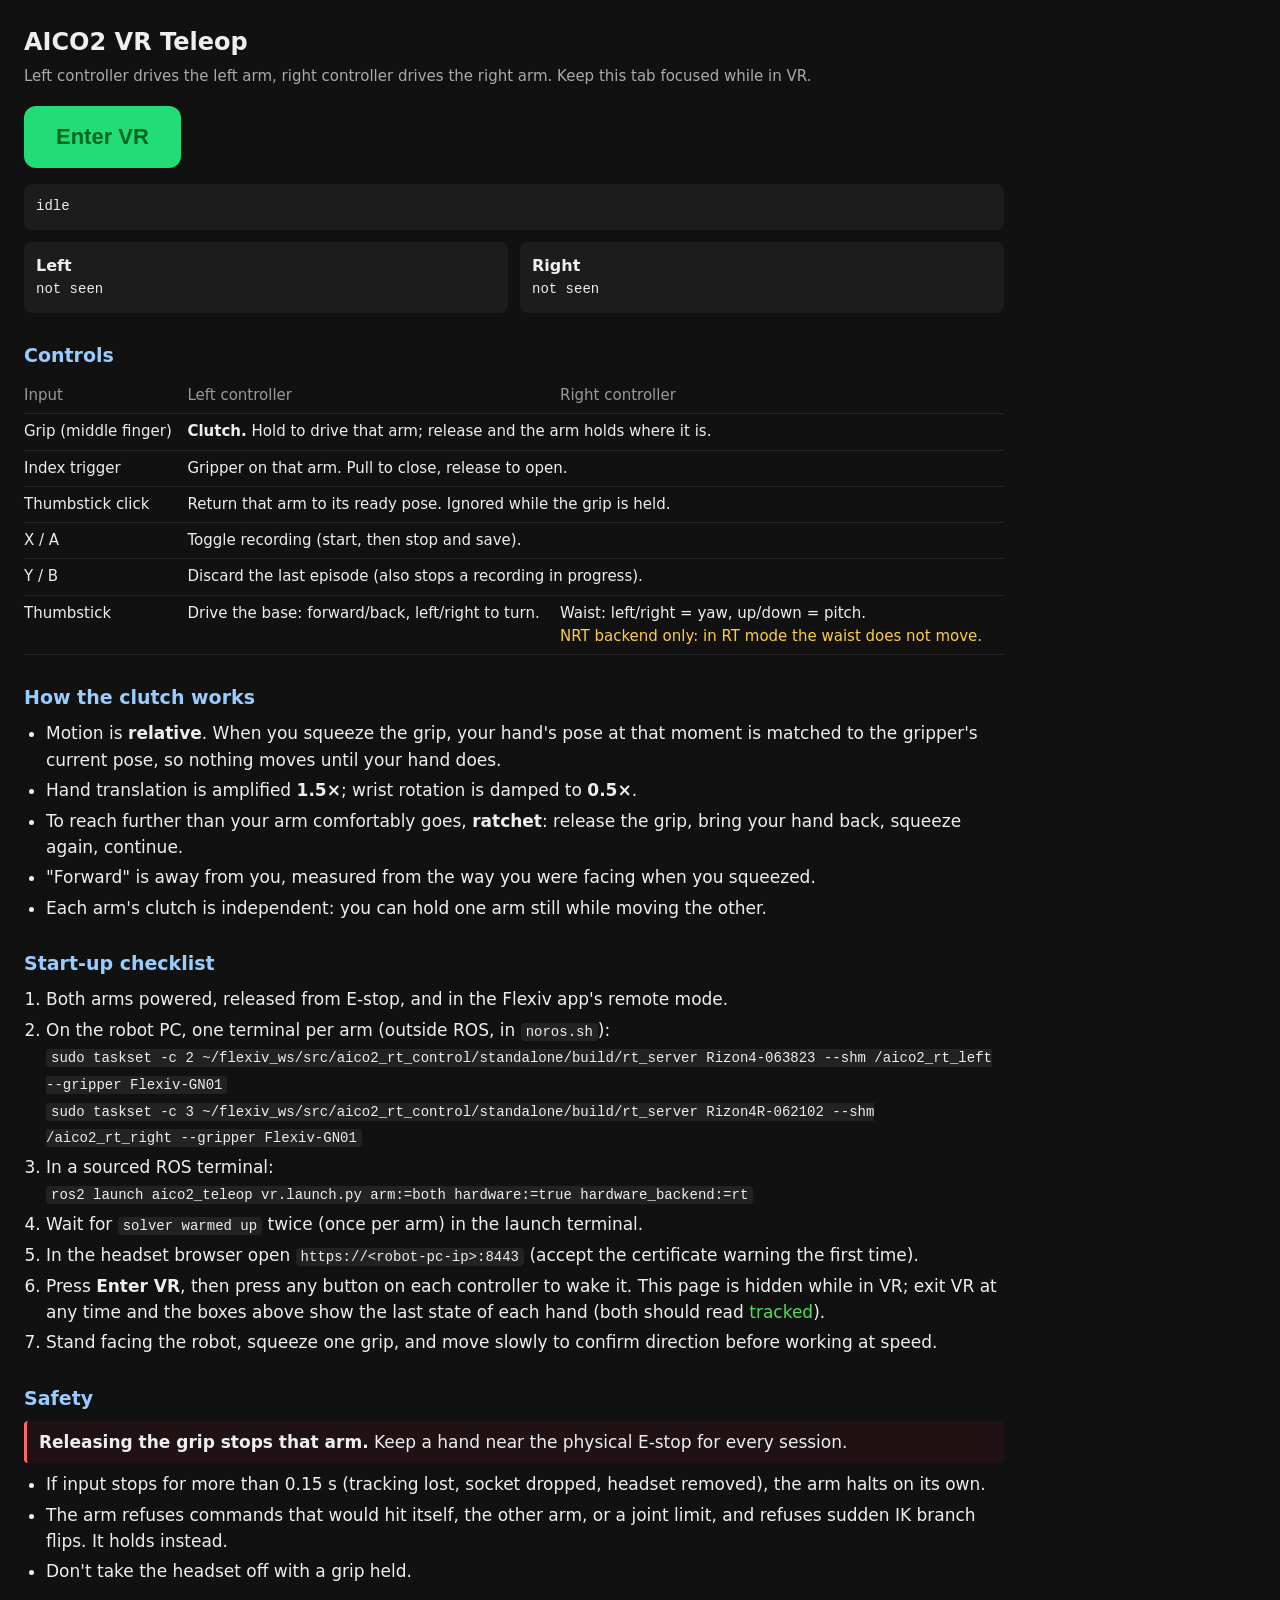
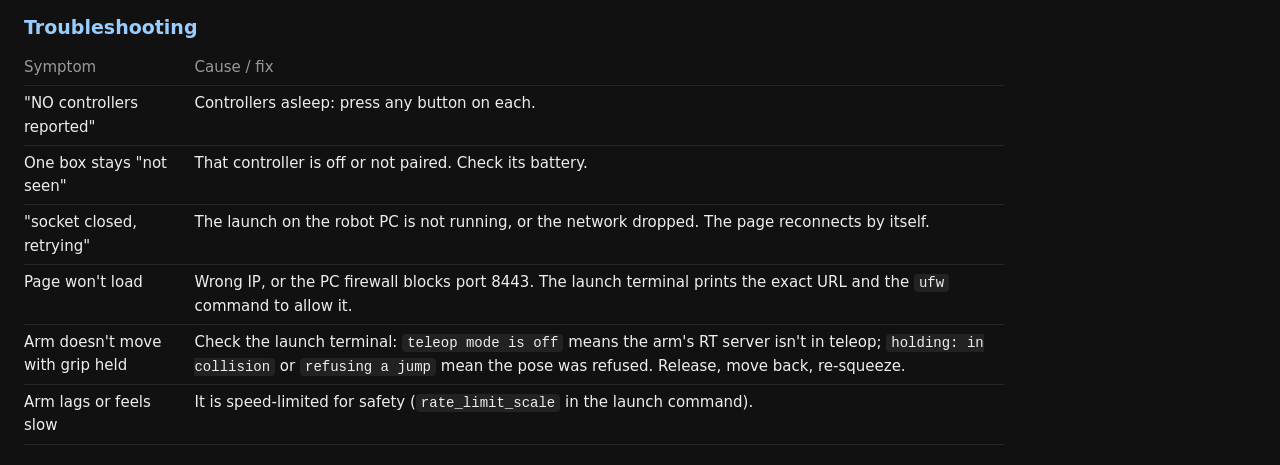
==== src/aico2_teleop/web/index.html @ c04536b9 "Add an AICO2 headset page with full operator instructions The bimanual bridge served the stock singl" ====
<!doctype html>
<meta charset="utf-8">
<meta name="viewport" content="width=device-width,initial-scale=1">
<title>AICO2 VR Teleop</title>
<style>
  :root { color-scheme: dark; }
  body { margin:0; font:17px/1.55 system-ui,sans-serif; background:#111; color:#eee;
         padding:24px; max-width:980px; }
  h1 { font-size:24px; margin:0 0 4px; }
  h2 { font-size:19px; margin:28px 0 8px; color:#9cf; }
  .sub { color:#aaa; font-size:15px; margin-bottom:18px; }
  button { font-size:22px; padding:18px 32px; border:0; border-radius:12px;
           background:#2d7; color:#062; font-weight:600; cursor:pointer; }
  button[disabled] { background:#444; color:#888; }
  #status { margin-top:16px; padding:12px; border-radius:8px; background:#1c1c1c;
            font-family:ui-monospace,monospace; font-size:14px; white-space:pre-wrap; }
  .hands { display:flex; gap:12px; margin-top:12px; }
  .hand { flex:1; padding:12px; border-radius:8px; background:#1c1c1c;
          font-family:ui-monospace,monospace; font-size:14px; white-space:pre; }
  .hand b { font-family:system-ui,sans-serif; font-size:16px; }
  .ok { color:#5d5; } .bad { color:#f66; } .warn { color:#fc4; }
  table { border-collapse:collapse; font-size:15px; width:100%; }
  td,th { text-align:left; padding:6px 12px 6px 0; border-bottom:1px solid #262626;
          vertical-align:top; }
  th { color:#999; font-weight:500; }
  ol, ul { padding-left:22px; margin:6px 0; }
  li { margin:4px 0; }
  code { background:#222; padding:1px 5px; border-radius:4px; font-size:14px; }
  .note { background:#1d1a10; border-left:3px solid #fc4; padding:8px 12px;
          border-radius:4px; margin:8px 0; }
  .stop { background:#201214; border-left:3px solid #f66; padding:8px 12px;
          border-radius:4px; margin:8px 0; }
</style>

<h1>AICO2 VR Teleop</h1>
<div class="sub">Left controller drives the left arm, right controller drives the right arm.
Keep this tab focused while in VR.</div>

<button id="go">Enter VR</button>
<div id="status">idle</div>
<div class="hands">
  <div class="hand" id="hand-left"><b>Left</b>
not seen</div>
  <div class="hand" id="hand-right"><b>Right</b>
not seen</div>
</div>

<h2>Controls</h2>
<table>
  <tr><th>Input</th><th>Left controller</th><th>Right controller</th></tr>
  <tr><td>Grip (middle finger)</td>
      <td colspan="2"><b>Clutch.</b> Hold to drive that arm; release and the arm holds where it is.</td></tr>
  <tr><td>Index trigger</td>
      <td colspan="2">Gripper on that arm. Pull to close, release to open.</td></tr>
  <tr><td>Thumbstick click</td>
      <td colspan="2">Return that arm to its ready pose. Ignored while the grip is held.</td></tr>
  <tr><td>X / A</td><td colspan="2">Toggle recording (start, then stop and save).</td></tr>
  <tr><td>Y / B</td><td colspan="2">Discard the last episode (also stops a recording in progress).</td></tr>
  <tr><td>Thumbstick</td>
      <td>Drive the base: forward/back, left/right to turn.</td>
      <td>Waist: left/right = yaw, up/down = pitch.<br>
          <span class="warn">NRT backend only: in RT mode the waist does not move.</span></td></tr>
</table>

<h2>How the clutch works</h2>
<ul>
  <li>Motion is <b>relative</b>. When you squeeze the grip, your hand's pose at that moment
      is matched to the gripper's current pose, so nothing moves until your hand does.</li>
  <li>Hand translation is amplified <b>1.5&times;</b>; wrist rotation is damped to <b>0.5&times;</b>.</li>
  <li>To reach further than your arm comfortably goes, <b>ratchet</b>: release the grip,
      bring your hand back, squeeze again, continue.</li>
  <li>"Forward" is away from you, measured from the way you were facing when you squeezed.</li>
  <li>Each arm's clutch is independent: you can hold one arm still while moving the other.</li>
</ul>

<h2>Start-up checklist</h2>
<ol>
  <li>Both arms powered, released from E-stop, and in the Flexiv app's remote mode.</li>
  <li>On the robot PC, one terminal per arm (outside ROS, in <code>noros.sh</code>):<br>
      <code>sudo taskset -c 2 ~/flexiv_ws/src/aico2_rt_control/standalone/build/rt_server Rizon4-063823 --shm /aico2_rt_left --gripper Flexiv-GN01</code><br>
      <code>sudo taskset -c 3 ~/flexiv_ws/src/aico2_rt_control/standalone/build/rt_server Rizon4R-062102 --shm /aico2_rt_right --gripper Flexiv-GN01</code></li>
  <li>In a sourced ROS terminal:<br>
      <code>ros2 launch aico2_teleop vr.launch.py arm:=both hardware:=true hardware_backend:=rt</code></li>
  <li>Wait for <code>solver warmed up</code> twice (once per arm) in the launch terminal.</li>
  <li>In the headset browser open <code>https://&lt;robot-pc-ip&gt;:8443</code> (accept the
      certificate warning the first time).</li>
  <li>Press <b>Enter VR</b>, then press any button on each controller to wake it.
      This page is hidden while in VR; exit VR at any time and the boxes above show the
      last state of each hand (both should read <span class="ok">tracked</span>).</li>
  <li>Stand facing the robot, squeeze one grip, and move slowly to confirm direction
      before working at speed.</li>
</ol>

<h2>Safety</h2>
<div class="stop"><b>Releasing the grip stops that arm.</b> Keep a hand near the physical
E-stop for every session.</div>
<ul>
  <li>If input stops for more than 0.15 s (tracking lost, socket dropped, headset removed),
      the arm halts on its own.</li>
  <li>The arm refuses commands that would hit itself, the other arm, or a joint limit,
      and refuses sudden IK branch flips. It holds instead.</li>
  <li>Don't take the headset off with a grip held.</li>
</ul>

<h2>Troubleshooting</h2>
<table>
  <tr><th>Symptom</th><th>Cause / fix</th></tr>
  <tr><td>"NO controllers reported"</td><td>Controllers asleep: press any button on each.</td></tr>
  <tr><td>One box stays "not seen"</td><td>That controller is off or not paired. Check its battery.</td></tr>
  <tr><td>"socket closed, retrying"</td><td>The launch on the robot PC is not running, or the network
      dropped. The page reconnects by itself.</td></tr>
  <tr><td>Page won't load</td><td>Wrong IP, or the PC firewall blocks port 8443. The launch terminal
      prints the exact URL and the <code>ufw</code> command to allow it.</td></tr>
  <tr><td>Arm doesn't move with grip held</td><td>Check the launch terminal: <code>teleop mode is off</code>
      means the arm's RT server isn't in teleop; <code>holding: in collision</code> or
      <code>refusing a jump</code> mean the pose was refused. Release, move back, re-squeeze.</td></tr>
  <tr><td>Arm lags or feels slow</td><td>It is speed-limited for safety
      (<code>rate_limit_scale</code> in the launch command).</td></tr>
</table>

<script>
// Quest controllers report through the WebXR "xr-standard" gamepad mapping.
// These indices are fixed by that profile.
const BTN_TRIGGER = 0;   // index finger
const BTN_SQUEEZE = 1;   // middle finger / grip
const BTN_STICK   = 3;
const BTN_A       = 4;   // A on right, X on left
const BTN_B       = 5;   // B on right, Y on left

const statusEl = document.getElementById('status');
const handEls = { left: document.getElementById('hand-left'),
                  right: document.getElementById('hand-right') };
const goEl = document.getElementById('go');
let ws = null, sent = 0, lastReport = 0;

function show(msg, cls) {
  statusEl.innerHTML = `<span class="${cls || ''}">${msg}</span>`;
}

function showHand(hand, c) {
  const el = handEls[hand];
  const title = `<b>${hand[0].toUpperCase() + hand.slice(1)}</b>\n`;
  if (!c) { el.innerHTML = title + '<span class="warn">not seen</span>'; return; }
  const state = c.valid ? '<span class="ok">tracked</span>' : '<span class="bad">LOST</span>';
  const clutch = c.squeeze >= 0.5 ? '<span class="ok">ENGAGED</span>' : 'released';
  el.innerHTML = title +
    `${state}\nclutch  ${clutch} (${c.squeeze.toFixed(2)})\n` +
    `gripper ${c.trigger.toFixed(2)}\nstick   ${c.sx.toFixed(2)}, ${c.sy.toFixed(2)}`;
}

function connect() {
  // Same host that served this page, so there is only ever one address to get
  // right; wss because a secure page cannot open an insecure socket.
  ws = new WebSocket(`wss://${location.host}/ws`);
  ws.onopen = () => { show('socket connected', 'ok'); };
  ws.onclose = () => {
    show('socket closed, retrying', 'warn');
    // A dropped socket must not end the session. The robot side halts on its
    // own via the watchdog, so reconnecting is always safe.
    setTimeout(connect, 1000);
  };
  ws.onerror = () => { show('socket error', 'bad'); };
  ws.onmessage = (ev) => {
    let m;
    try { m = JSON.parse(ev.data); } catch (e) { return; }
    if (m && m.type === 'haptic') setContact(m);
  };
}

// ---- contact feedback -----------------------------------------------------
// The message is a LEVEL, not a pulse, so the effect is held for as long as
// contact lasts and re-armed on a timer (WebXR pulses are capped). A dropped
// message stops the buzz rather than leaving it running.
let xrSession = null;
let contact = { active: false, intensity: 0 };
let hapticTimer = null;
let audioCtx = null;
let beepOsc = null;

function actuators() {
  const out = [];
  if (!xrSession) return out;
  for (const src of xrSession.inputSources) {
    const gp = src.gamepad;
    if (!gp) continue;
    const list = gp.hapticActuators || [];
    if (list.length) out.push(list[0]);
  }
  return out;
}

function pulse() {
  if (!contact.active) return;
  for (const a of actuators()) {
    try { a.pulse(contact.intensity, 250); } catch (e) { /* no haptics */ }
  }
}

function beep(on) {
  try {
    if (on) {
      if (!audioCtx) audioCtx = new (window.AudioContext ||
                                     window.webkitAudioContext)();
      if (audioCtx.state === 'suspended') audioCtx.resume();
      if (beepOsc) return;
      beepOsc = audioCtx.createOscillator();
      const gain = audioCtx.createGain();
      gain.gain.value = 0.05;
      beepOsc.frequency.value = 440;
      beepOsc.connect(gain).connect(audioCtx.destination);
      beepOsc.start();
    } else if (beepOsc) {
      beepOsc.stop();
      beepOsc.disconnect();
      beepOsc = null;
    }
  } catch (e) { /* audio unavailable */ }
}

function setContact(m) {
  const wasActive = contact.active;
  contact = { active: !!m.active, intensity: Math.max(0, Math.min(1, m.intensity || 0)) };
  if (contact.active && !wasActive) {
    pulse();
    hapticTimer = setInterval(pulse, 200);
    beep(true);
  } else if (!contact.active && wasActive) {
    clearInterval(hapticTimer);
    hapticTimer = null;
    beep(false);
  }
}

function readController(src, frame, refSpace) {
  if (!src.gripSpace || !src.gamepad) return null;
  const pose = frame.getPose(src.gripSpace, refSpace);
  const gp = src.gamepad;
  const btn = i => (gp.buttons[i] ? gp.buttons[i].pressed : false);
  const val = i => (gp.buttons[i] ? gp.buttons[i].value : 0);
  return {
    // A null pose means tracking is lost. Reported honestly rather than held
    // at the last value, so the robot side can tell "unknown" from "still".
    valid: !!pose,
    p: pose ? [pose.transform.position.x, pose.transform.position.y,
               pose.transform.position.z] : [0, 0, 0],
    q: pose ? [pose.transform.orientation.x, pose.transform.orientation.y,
               pose.transform.orientation.z, pose.transform.orientation.w]
            : [0, 0, 0, 1],
    trigger: val(BTN_TRIGGER),
    squeeze: val(BTN_SQUEEZE),
    squeezed: btn(BTN_SQUEEZE),
    a: btn(BTN_A),
    b: btn(BTN_B),
    stick: btn(BTN_STICK),
    sx: gp.axes.length > 2 ? gp.axes[2] : 0,
    sy: gp.axes.length > 3 ? -gp.axes[3] : 0,
  };
}

async function start() {
  if (!navigator.xr) { show('WebXR unavailable. Use the Quest browser over HTTPS.', 'bad'); return; }

  // Passthrough (immersive-ar) so the operator sees the real robot; fall back
  // to immersive-vr on headsets without passthrough.
  let mode = 'immersive-ar';
  if (!(await navigator.xr.isSessionSupported('immersive-ar'))) {
    mode = 'immersive-vr';
    if (!(await navigator.xr.isSessionSupported('immersive-vr'))) {
      show('no immersive session supported here', 'bad');
      return;
    }
  }

  goEl.disabled = true;
  connect();

  // An immersive session MUST have a baseLayer or the headset shows black and
  // produces no usable frames, even though nothing is drawn.
  const canvas = document.createElement('canvas');
  const gl = canvas.getContext('webgl2', { xrCompatible: true, alpha: true })
          || canvas.getContext('webgl',  { xrCompatible: true, alpha: true });
  if (!gl) { show('could not create a WebGL context', 'bad'); goEl.disabled = false; return; }

  const session = await navigator.xr.requestSession(mode, {
    optionalFeatures: ['local-floor'],
  });
  xrSession = session;
  await gl.makeXRCompatible();
  session.updateRenderState({ baseLayer: new XRWebGLLayer(session, gl) });

  let refSpace, spaceName = 'local-floor';
  try { refSpace = await session.requestReferenceSpace('local-floor'); }
  catch (e) { spaceName = 'local'; refSpace = await session.requestReferenceSpace('local'); }

  session.addEventListener('end', () => {
    xrSession = null;
    setContact({ active: false });
    goEl.disabled = false;
    show('session ended', 'warn');
    showHand('left', null); showHand('right', null);
    if (ws) { ws.onclose = null; ws.close(); }
  });

  session.requestAnimationFrame(function onFrame(t, frame) {
    session.requestAnimationFrame(onFrame);

    // Clear to transparent so passthrough shows through.
    const layer = session.renderState.baseLayer;
    if (layer) {
      gl.bindFramebuffer(gl.FRAMEBUFFER, layer.framebuffer);
      gl.clearColor(0, 0, 0, 0);
      gl.clear(gl.COLOR_BUFFER_BIT | gl.DEPTH_BUFFER_BIT);
    }

    if (!ws || ws.readyState !== WebSocket.OPEN) return;

    const controllers = {};
    for (const src of frame.session.inputSources) {
      if (src.handedness !== 'left' && src.handedness !== 'right') continue;
      const c = readController(src, frame, refSpace);
      if (c) controllers[src.handedness] = c;
    }
    if (!Object.keys(controllers).length) {
      if (t - lastReport > 1000) {
        lastReport = t;
        show(`${mode} running, but NO controllers reported.\n` +
             'Wake them with a button press.', 'warn');
      }
      return;
    }

    // t is the headset's own monotonic clock: used only to detect a frozen
    // source, never compared against ROS time.
    ws.send(JSON.stringify({ t, controllers }));
    sent++;

    if (t - lastReport > 250) {
      lastReport = t;
      show(`${mode} / ${spaceName}   frames sent: ${sent}`, 'ok');
      showHand('left', controllers.left);
      showHand('right', controllers.right);
    }
  });
}

goEl.addEventListener('click', () => start().catch(e => show(String(e), 'bad')));
</script>
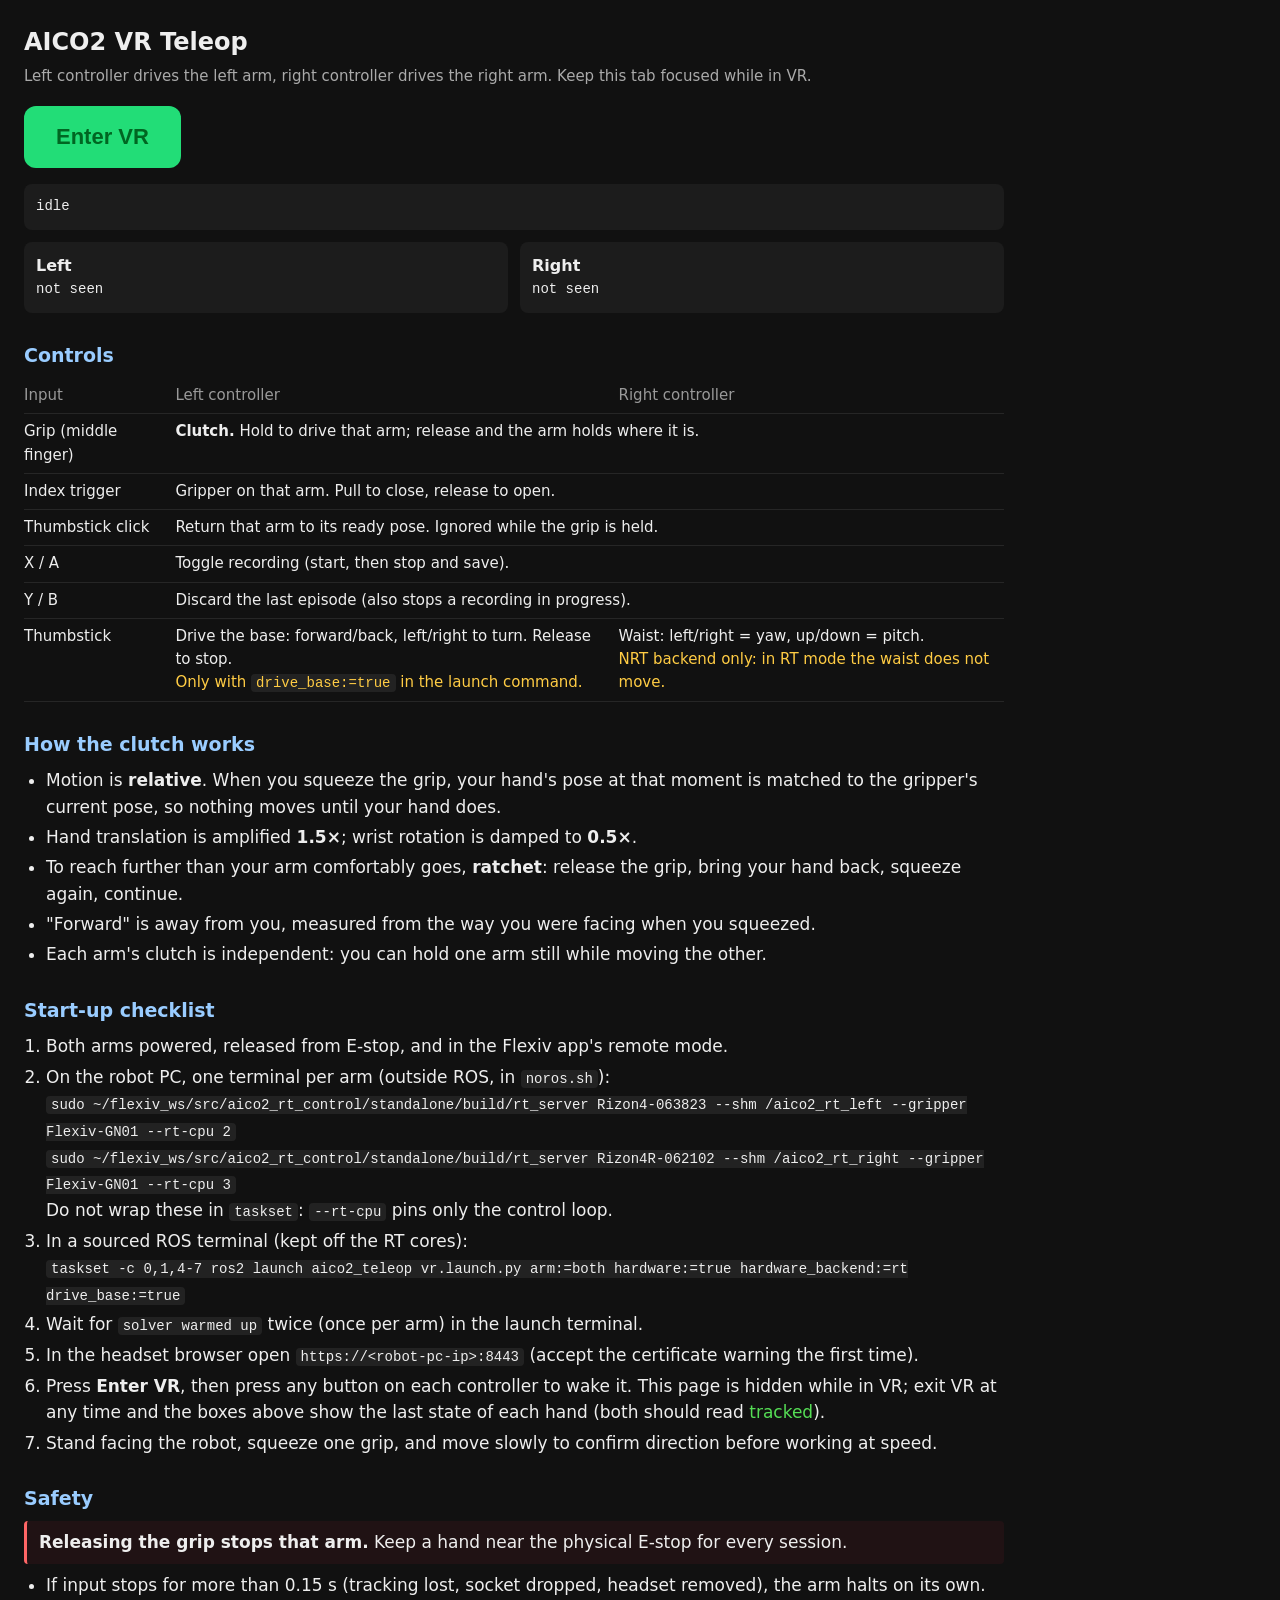
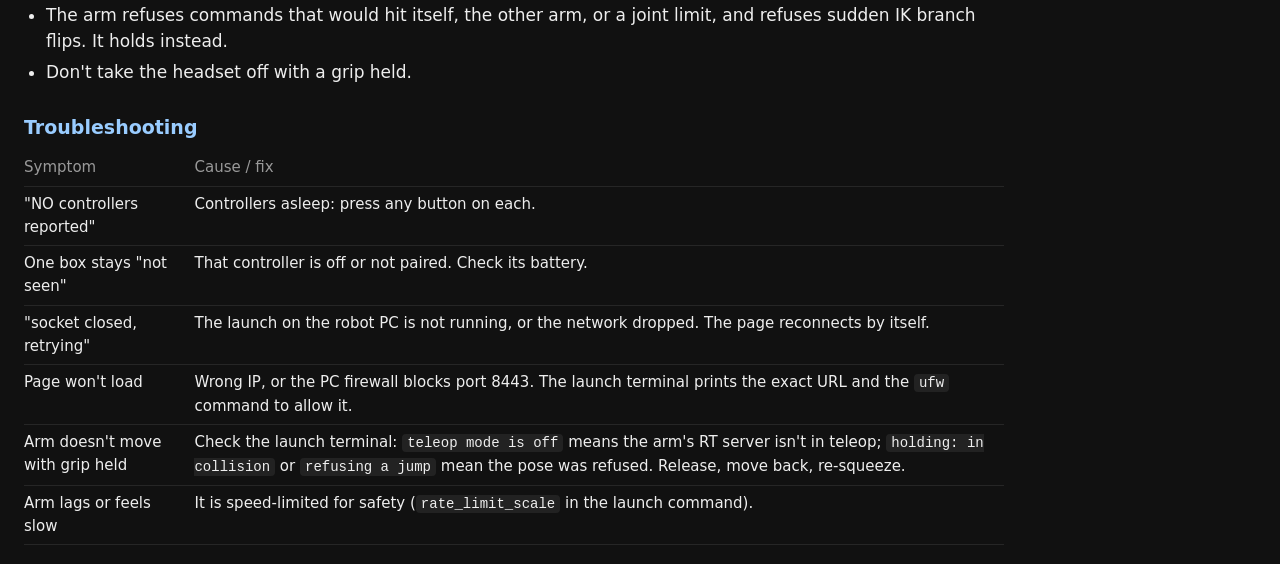
==== commit cd7ff23c: "Drive the AMR base from the left thumbstick; time out stale sticks vr.launch.py started nothing that" ====
--- a/src/aico2_teleop/web/index.html
+++ b/src/aico2_teleop/web/index.html
@@ -57,7 +57,8 @@
   <tr><td>X / A</td><td colspan="2">Toggle recording (start, then stop and save).</td></tr>
   <tr><td>Y / B</td><td colspan="2">Discard the last episode (also stops a recording in progress).</td></tr>
   <tr><td>Thumbstick</td>
-      <td>Drive the base: forward/back, left/right to turn.</td>
+      <td>Drive the base: forward/back, left/right to turn. Release to stop.<br>
+          <span class="warn">Only with <code>drive_base:=true</code> in the launch command.</span></td>
       <td>Waist: left/right = yaw, up/down = pitch.<br>
           <span class="warn">NRT backend only: in RT mode the waist does not move.</span></td></tr>
 </table>
@@ -77,10 +78,11 @@
 <ol>
   <li>Both arms powered, released from E-stop, and in the Flexiv app's remote mode.</li>
   <li>On the robot PC, one terminal per arm (outside ROS, in <code>noros.sh</code>):<br>
-      <code>sudo taskset -c 2 ~/flexiv_ws/src/aico2_rt_control/standalone/build/rt_server Rizon4-063823 --shm /aico2_rt_left --gripper Flexiv-GN01</code><br>
-      <code>sudo taskset -c 3 ~/flexiv_ws/src/aico2_rt_control/standalone/build/rt_server Rizon4R-062102 --shm /aico2_rt_right --gripper Flexiv-GN01</code></li>
-  <li>In a sourced ROS terminal:<br>
-      <code>ros2 launch aico2_teleop vr.launch.py arm:=both hardware:=true hardware_backend:=rt</code></li>
+      <code>sudo ~/flexiv_ws/src/aico2_rt_control/standalone/build/rt_server Rizon4-063823 --shm /aico2_rt_left --gripper Flexiv-GN01 --rt-cpu 2</code><br>
+      <code>sudo ~/flexiv_ws/src/aico2_rt_control/standalone/build/rt_server Rizon4R-062102 --shm /aico2_rt_right --gripper Flexiv-GN01 --rt-cpu 3</code><br>
+      Do not wrap these in <code>taskset</code>: <code>--rt-cpu</code> pins only the control loop.</li>
+  <li>In a sourced ROS terminal (kept off the RT cores):<br>
+      <code>taskset -c 0,1,4-7 ros2 launch aico2_teleop vr.launch.py arm:=both hardware:=true hardware_backend:=rt drive_base:=true</code></li>
   <li>Wait for <code>solver warmed up</code> twice (once per arm) in the launch terminal.</li>
   <li>In the headset browser open <code>https://&lt;robot-pc-ip&gt;:8443</code> (accept the
       certificate warning the first time).</li>
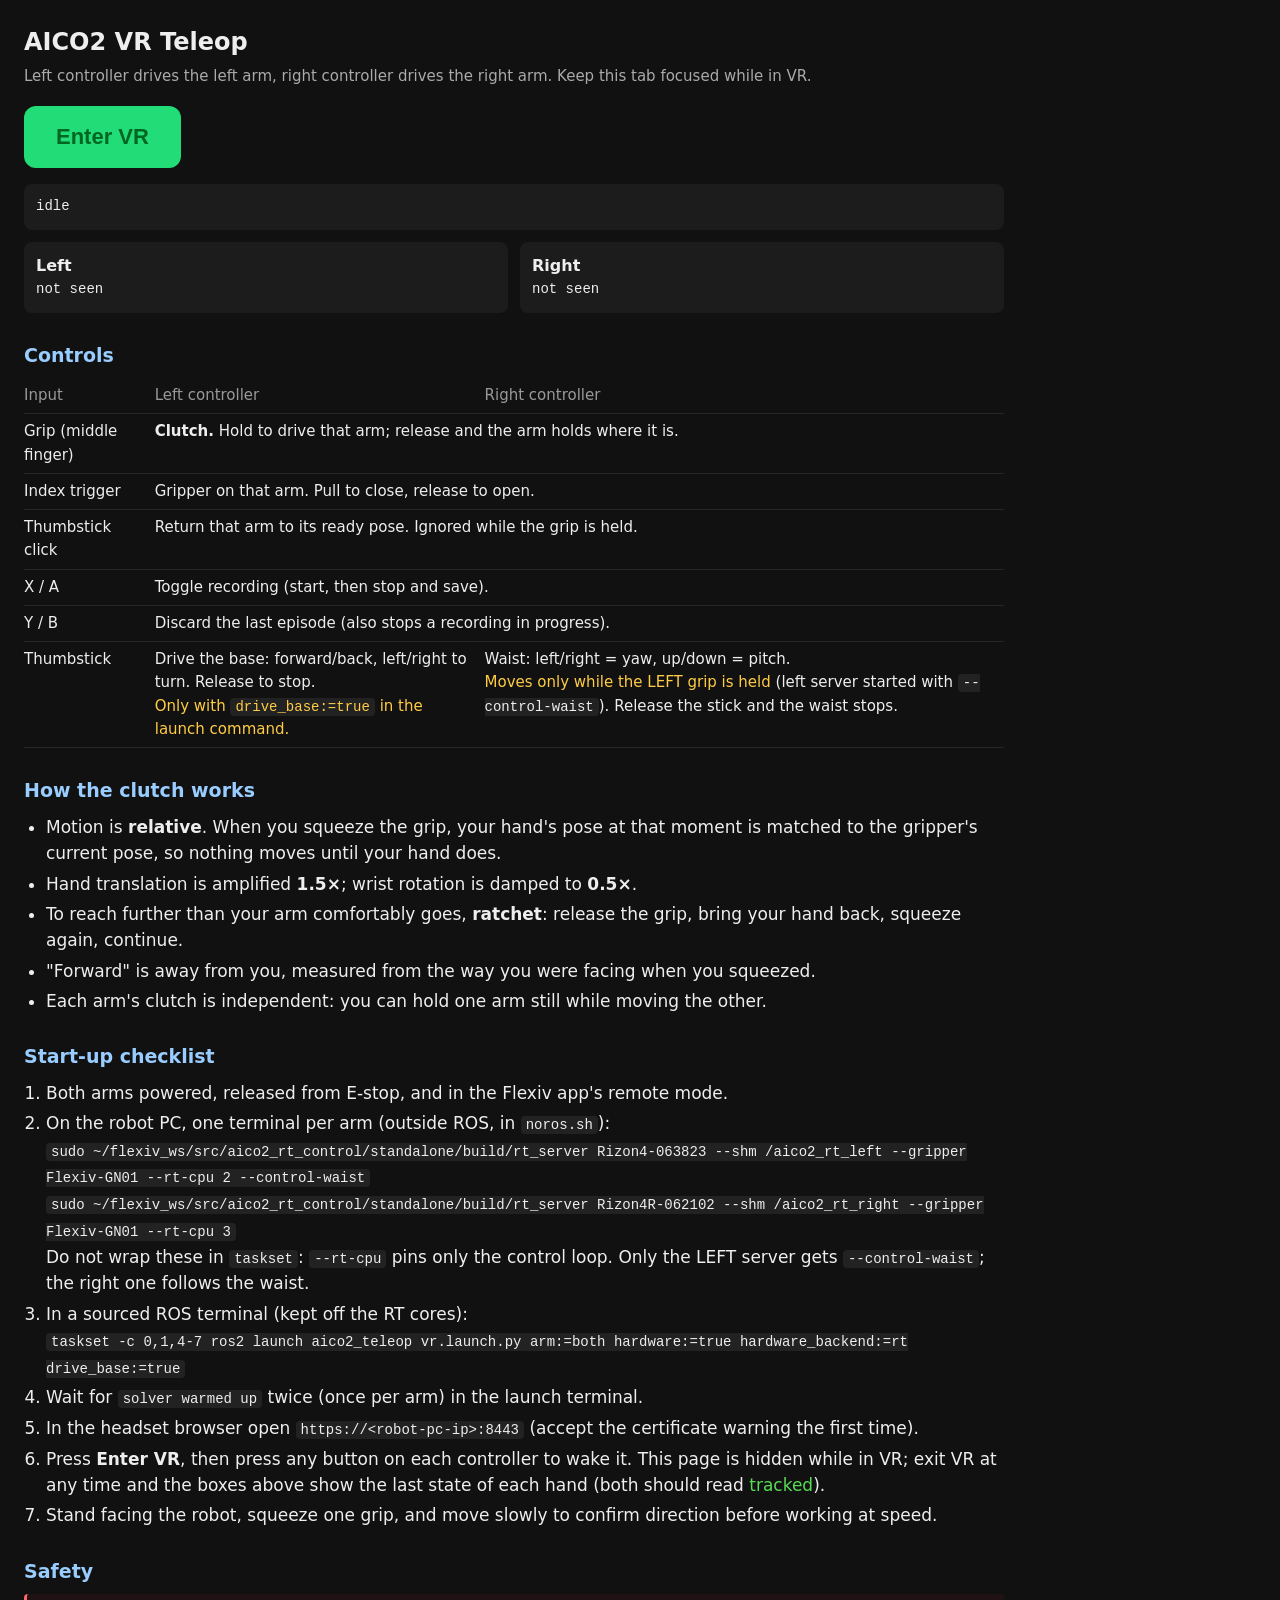
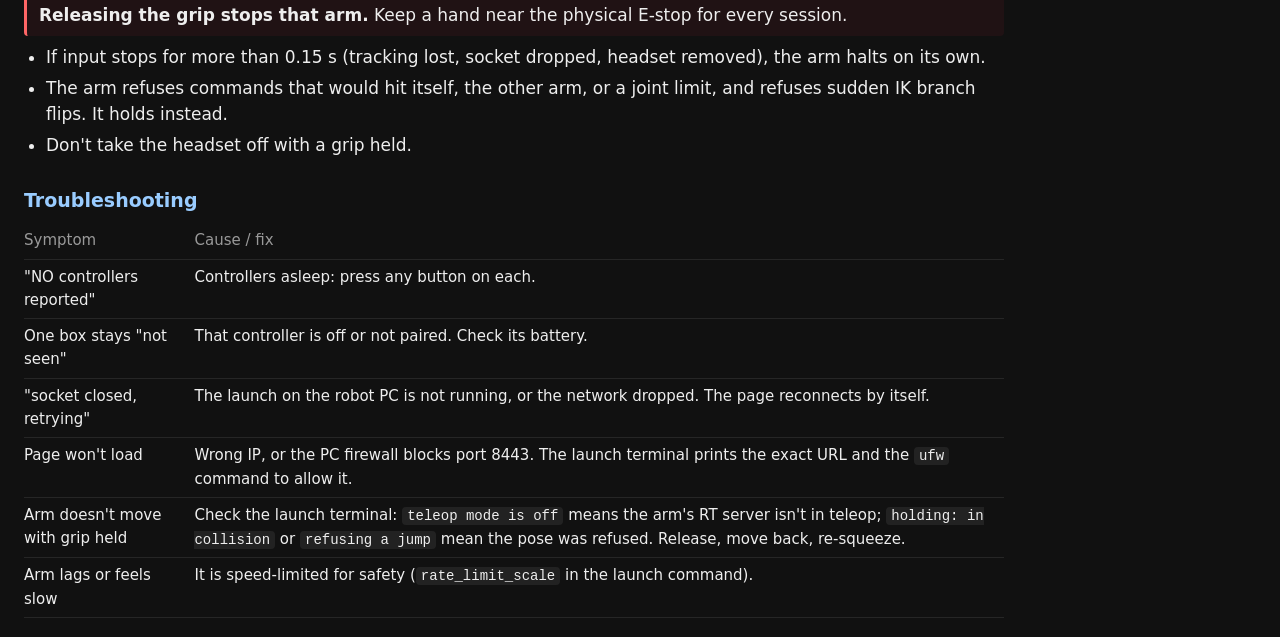
==== commit 8c57ed2c: "Drive the waist from the right thumbstick in RT mode Nothing in the RT path listened to /left_arm/wa" ====
--- a/src/aico2_teleop/web/index.html
+++ b/src/aico2_teleop/web/index.html
@@ -60,7 +60,8 @@
       <td>Drive the base: forward/back, left/right to turn. Release to stop.<br>
           <span class="warn">Only with <code>drive_base:=true</code> in the launch command.</span></td>
       <td>Waist: left/right = yaw, up/down = pitch.<br>
-          <span class="warn">NRT backend only: in RT mode the waist does not move.</span></td></tr>
+          <span class="warn">Moves only while the LEFT grip is held</span> (left server started
+          with <code>--control-waist</code>). Release the stick and the waist stops.</td></tr>
 </table>
 
 <h2>How the clutch works</h2>
@@ -78,9 +79,10 @@
 <ol>
   <li>Both arms powered, released from E-stop, and in the Flexiv app's remote mode.</li>
   <li>On the robot PC, one terminal per arm (outside ROS, in <code>noros.sh</code>):<br>
-      <code>sudo ~/flexiv_ws/src/aico2_rt_control/standalone/build/rt_server Rizon4-063823 --shm /aico2_rt_left --gripper Flexiv-GN01 --rt-cpu 2</code><br>
+      <code>sudo ~/flexiv_ws/src/aico2_rt_control/standalone/build/rt_server Rizon4-063823 --shm /aico2_rt_left --gripper Flexiv-GN01 --rt-cpu 2 --control-waist</code><br>
       <code>sudo ~/flexiv_ws/src/aico2_rt_control/standalone/build/rt_server Rizon4R-062102 --shm /aico2_rt_right --gripper Flexiv-GN01 --rt-cpu 3</code><br>
-      Do not wrap these in <code>taskset</code>: <code>--rt-cpu</code> pins only the control loop.</li>
+      Do not wrap these in <code>taskset</code>: <code>--rt-cpu</code> pins only the control loop.
+      Only the LEFT server gets <code>--control-waist</code>; the right one follows the waist.</li>
   <li>In a sourced ROS terminal (kept off the RT cores):<br>
       <code>taskset -c 0,1,4-7 ros2 launch aico2_teleop vr.launch.py arm:=both hardware:=true hardware_backend:=rt drive_base:=true</code></li>
   <li>Wait for <code>solver warmed up</code> twice (once per arm) in the launch terminal.</li>
